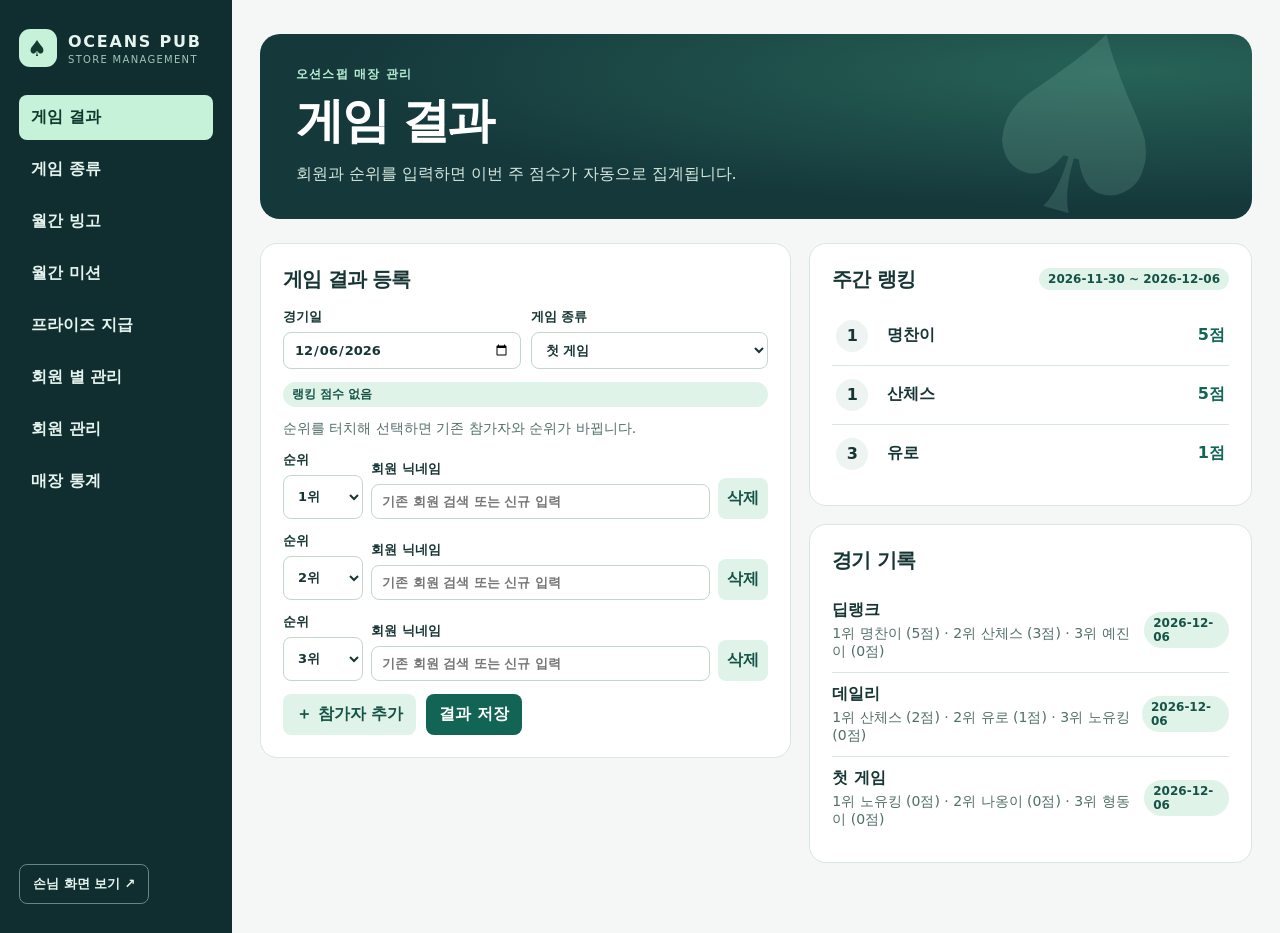
==== admin.html @ 68dfea59 "Reuse monthly mission templates and show paid members" ====
<!doctype html>
<html lang="ko">
<head>
<meta charset="utf-8">
<meta name="viewport" content="width=device-width, initial-scale=1">
<title>오션스펍 · admin</title>
<link rel="stylesheet" href="styles.css?v=8">
<script defer src="app.js?v=8"></script>
</head>
<body data-view="admin"><div id="app"></div></body>
</html>
---- styles.css ----
*{box-sizing:border-box}
:root{font-family:'Pretendard','Apple SD Gothic Neo',system-ui,sans-serif;color:#173534;background:#f4f7f6;--dark:#102e30;--green:#126454;--muted:#526e69;--line:#dae6e1;--mint:#dff3e9}
body{margin:0}a{color:inherit;text-decoration:none}button,input,select{font:inherit}button,a,input,select{border-radius:8px}button{cursor:pointer;border:0}button:focus-visible,a:focus-visible,input:focus-visible,select:focus-visible{outline:3px solid #e2ab4d;outline-offset:2px}
.shell{display:grid;grid-template-columns:232px minmax(0,1fr);min-height:100vh}.sidebar{background:var(--dark);color:#e6f4ef;padding:29px 19px;display:flex;flex-direction:column;gap:28px}.brand{display:flex;align-items:center;gap:11px;font-weight:850;letter-spacing:.11em;white-space:nowrap}.brand i{font-style:normal;background:#c6f2d9;color:#143b32;width:38px;height:38px;display:grid;place-items:center;border-radius:11px;font-size:22px}.brand small{display:block;font-weight:500;color:#a2c6bb;letter-spacing:.13em;font-size:10px;margin-top:3px}
nav{display:flex;gap:7px}.sidebar nav{flex-direction:column}nav button{padding:12px;text-align:left;color:inherit;background:transparent;font-weight:700;white-space:nowrap}nav button[aria-current=page]{background:#c6f2d9;color:#10392e}.switch{display:inline-block;padding:10px 13px;border:1px solid #638783;font-size:13px;font-weight:700;white-space:nowrap}.sidebar .switch{margin-top:auto;align-self:flex-start}.guestbar{background:var(--dark);color:#e6f4ef}.guestbar>div{max-width:1120px;margin:auto;padding:15px 22px;display:flex;gap:18px;align-items:center;justify-content:space-between;flex-wrap:wrap}
main{max-width:1120px;margin:0 auto;padding:34px 28px 52px;width:100%;min-width:0}.hero{position:relative;overflow:hidden;border-radius:20px;background:radial-gradient(ellipse at 88% 20%,#276357,transparent 65%),#15383b;color:#fff;padding:32px 36px;margin-bottom:24px}.hero:after{content:'♠';position:absolute;right:6%;top:-53px;font-size:250px;color:#bdf5df23;transform:rotate(16deg);pointer-events:none}.hero h1{position:relative;z-index:1;font-size:clamp(30px,5vw,48px);margin:4px 0 8px;letter-spacing:-.05em}.hero p{position:relative;z-index:1;color:#d5e9df;margin:0;line-height:1.6}.eyebrow{color:#baf1d5;font-size:12px;font-weight:800;letter-spacing:.10em;margin-bottom:6px}
.grid{display:grid;grid-template-columns:minmax(0,1.2fr) minmax(0,1fr);gap:18px;align-items:start}.panel{background:white;border:1px solid var(--line);border-radius:17px;padding:22px;margin-bottom:18px;min-width:0}.panel h2{font-size:20px;margin:0 0 15px;letter-spacing:-.04em}.panel p{line-height:1.55}.muted{color:var(--muted);font-size:14px}.stack{display:grid;gap:13px}.row{display:flex;align-items:center;gap:10px;flex-wrap:wrap}.row>*{min-width:0}.grow{flex:1}.field{display:grid;gap:6px;font-size:13px;font-weight:750}.field input,.field select,input.cell{width:100%;padding:9px 10px;border:1px solid #c4d6ce;background:#fff;color:#173534;min-width:0}.primary,.secondary{padding:10px 13px;font-weight:750}.primary{background:var(--green);color:white}.secondary{background:var(--mint);color:#165346}button:disabled{opacity:.5;cursor:default}.pill{display:inline-block;padding:4px 9px;border-radius:20px;background:var(--mint);color:#165346;font-size:12px;font-weight:750}.pill.gold{background:#fff0ca;color:#654715}.records{display:grid;gap:8px}.record{display:flex;justify-content:space-between;align-items:center;gap:8px;padding:11px 0;border-bottom:1px solid var(--line)}.record:last-child{border-bottom:0}.record small{display:block;margin-top:4px}.leader{display:grid;grid-template-columns:2.4rem 1fr auto;align-items:center;gap:12px;padding:13px 4px;border-bottom:1px solid var(--line)}.leader:last-child{border-bottom:0}.rank{width:32px;height:32px;display:grid;place-items:center;border-radius:50%;background:#eef4f1;font-weight:800}.leader:first-child .rank{background:#ffe8ad;color:#634705}.score{font-weight:800;color:var(--green)}.bingo{display:grid;grid-template-columns:repeat(3,minmax(0,1fr));gap:8px;margin:14px 0}.tile{display:grid;place-items:center;text-align:center;overflow-wrap:anywhere;min-height:85px;padding:8px;background:#f0f5f3;color:#3e5d56;border:1px solid var(--line);border-radius:10px;font-size:14px;font-weight:700}.tile.done{background:#c8eedb;color:#145442;border-color:#8dcdb0}.tile small{display:block}.stars{display:grid;grid-template-columns:repeat(10,1fr);gap:4px;margin:17px 0;color:#667d75;text-align:center;font-size:clamp(16px,3vw,25px)}.stars .on{color:#976300;background:#fff1c9;border-radius:6px}.status{color:var(--green);min-height:1.4em;margin:0;font-weight:700;font-size:14px}.status:empty{display:none}.result-row{display:grid;grid-template-columns:5rem 1fr auto;align-items:end;gap:8px}.result-row button{padding-inline:9px}.headrow{justify-content:space-between;margin-bottom:14px}.headrow h2{margin:0}
@media(max-width:780px){.shell{display:block}.sidebar{gap:12px;padding:14px}.sidebar nav{flex-direction:row;flex-wrap:wrap}.grid{grid-template-columns:1fr}main{padding:18px 14px}.hero{padding:24px}.guestbar>div{gap:10px}.guestbar nav{order:3;width:100%;flex-wrap:wrap}}
[hidden]{display:none!important}
.point-row{grid-template-columns:4rem minmax(0,8rem) auto;align-items:center;justify-content:start}
.point-row .pill{text-align:center}
.result-row select{min-height:44px}
.table-wrap{overflow:auto}
table{width:100%;border-collapse:collapse;text-align:left;white-space:nowrap;font-size:14px}
th,td{padding:12px 9px;border-bottom:1px solid var(--line)}
thead{background:#eef5f2}
.bingo-main{max-width:1500px}
.public-board{gap:12px}
.public-board .tile{display:flex;flex-direction:column;align-items:stretch;justify-content:flex-start;text-align:left;min-height:clamp(125px,24vh,245px);padding:clamp(9px,2vw,23px)}
.public-board strong{font-size:clamp(15px,2vw,30px);line-height:1.15}
.public-board ul{display:flex;flex-wrap:wrap;gap:6px;list-style:none;margin:14px 0 0;padding:0}
.public-board li{padding:5px 8px;border-radius:8px;background:white;color:#173534;font-size:clamp(12px,1.4vw,21px);overflow-wrap:anywhere;max-width:100%}
.public-board li.selected{background:#145442;color:#fff}
.public-board li.empty{background:transparent;color:#526e69;padding-inline:0;font-weight:500}
@media(max-width:480px){.public-board{gap:5px}.bingo-main .panel{padding:10px}.result-row{grid-template-columns:4rem minmax(0,1fr) auto}}
.star-ranking{list-style:none;margin:0;padding:0}
.star-ranking>li{display:grid;grid-template-columns:5rem minmax(0,1fr);align-items:start;gap:14px;border-bottom:1px solid var(--line);padding:10px 0}
.star-ranking>li:last-child{border-bottom:0}
.star-ranking .pill{text-align:center}
.star-members{display:flex;flex-wrap:wrap;gap:6px;align-items:center}
.star-members span{background:#eef5f2;border-radius:6px;padding:4px 9px;overflow-wrap:anywhere;max-width:100%;font-weight:700}
body[data-view=guest]{background:#eaf3ee}
body[data-view=guest] main{max-width:1500px;padding-top:22px}
body[data-view=guest] .hero{padding:16px 24px;margin-bottom:16px}
body[data-view=guest] .hero h1{margin:0;font-size:clamp(28px,4vw,48px)}
body[data-view=guest] .hero p,body[data-view=guest] .eyebrow{display:none}
body[data-view=guest] .leader{grid-template-columns:clamp(2.5rem,5vw,4rem) 1fr auto;padding:16px 8px;font-size:clamp(20px,3vw,36px)}
body[data-view=guest] .leader .rank{width:clamp(34px,4vw,55px);height:clamp(34px,4vw,55px)}
.fullscreen{background:#e2f6eb;color:#10392e}
.public-board .tile{min-height:clamp(110px,20vh,255px)}
.public-board strong{font-size:clamp(15px,2.5vw,36px)}
.public-board li{font-size:clamp(12px,1.65vw,25px)}
.star-ranking .pill,.star-members{font-size:clamp(14px,1.7vw,24px)}
.star-ranking>li{grid-template-columns:clamp(4rem,8vw,7rem) minmax(0,1fr);gap:10px}
@media(min-width:900px){
  .star-ranking{display:grid;grid-auto-flow:column;grid-template-columns:repeat(2,minmax(0,1fr));grid-template-rows:repeat(var(--rank-rows,10),auto);column-gap:24px}
  .star-ranking>li:last-child{border-bottom:0}
}
.star-form,.prize-form,.rank-pagination{margin-top:16px}
.prize-form{padding-top:14px;border-top:1px solid var(--line)}
.pill.deduction{background:#fee9e3;color:#813a26}
.stat-cards{display:grid;grid-template-columns:repeat(auto-fit,minmax(115px,1fr));gap:12px;margin-top:18px}
.stat-cards>div{background:#eef6f2;border:1px solid var(--line);border-radius:12px;padding:14px;color:var(--muted);font-weight:700}
.stat-cards strong{display:block;color:var(--dark);font-size:clamp(24px,4vw,36px);margin-top:5px}
.stats-grid{grid-template-columns:repeat(auto-fit,minmax(min(100%,320px),1fr))}
.bar-chart{list-style:none;margin:0;padding:0;display:grid;gap:9px;max-height:340px;overflow:auto}
.bar-chart li{display:grid;grid-template-columns:minmax(0,7rem) minmax(25px,1fr) auto;gap:8px;align-items:center;font-size:13px;overflow-wrap:anywhere}
.bar-track{background:#eaf2ed;height:12px;border-radius:8px;overflow:hidden}
.bar-track>span{display:block;height:100%;background:#287e69;border-radius:8px}
.prize-row{display:grid;grid-template-columns:auto repeat(3,minmax(0,1fr));gap:8px;align-items:end}
.prize-row .pill{align-self:end;margin-bottom:8px;white-space:nowrap}
.prize-row .field{font-size:12px}
.public-board ul,.star-members,.nickname-list{display:flex;flex-wrap:wrap;gap:4px;align-content:flex-start;align-items:center}
.public-board ul{margin-top:9px}
.public-board li,.star-members span,.nickname-list li{font-size:clamp(11px,1.05vw,16px);line-height:1.3;padding:3px 6px;border-radius:6px;overflow-wrap:anywhere;max-width:100%}
.public-board li{font-weight:650}
.star-ranking .star-members{font-size:clamp(11px,1.05vw,16px)}
.nickname-list{padding:0;margin:10px 0 0;list-style:none}
.nickname-list li{background:#eef5f2;display:inline-flex;align-items:center;gap:4px}
.nickname-remove{font-weight:750;padding:2px 5px}
.monthly-settings{margin-top:14px}
.mission-grid{display:grid;grid-template-columns:repeat(auto-fit,minmax(min(100%,240px),1fr));gap:12px}
.mission-card{margin-bottom:10px}
.public-board li.paid-nickname,.nickname-list li.paid-nickname,.paid-legend{background:#ffe8ac;color:#654200;font-weight:800;box-shadow:inset 0 0 0 1px #d8b35c}
.paid-legend{display:inline-block;padding:4px 9px;border-radius:8px;font-size:13px}
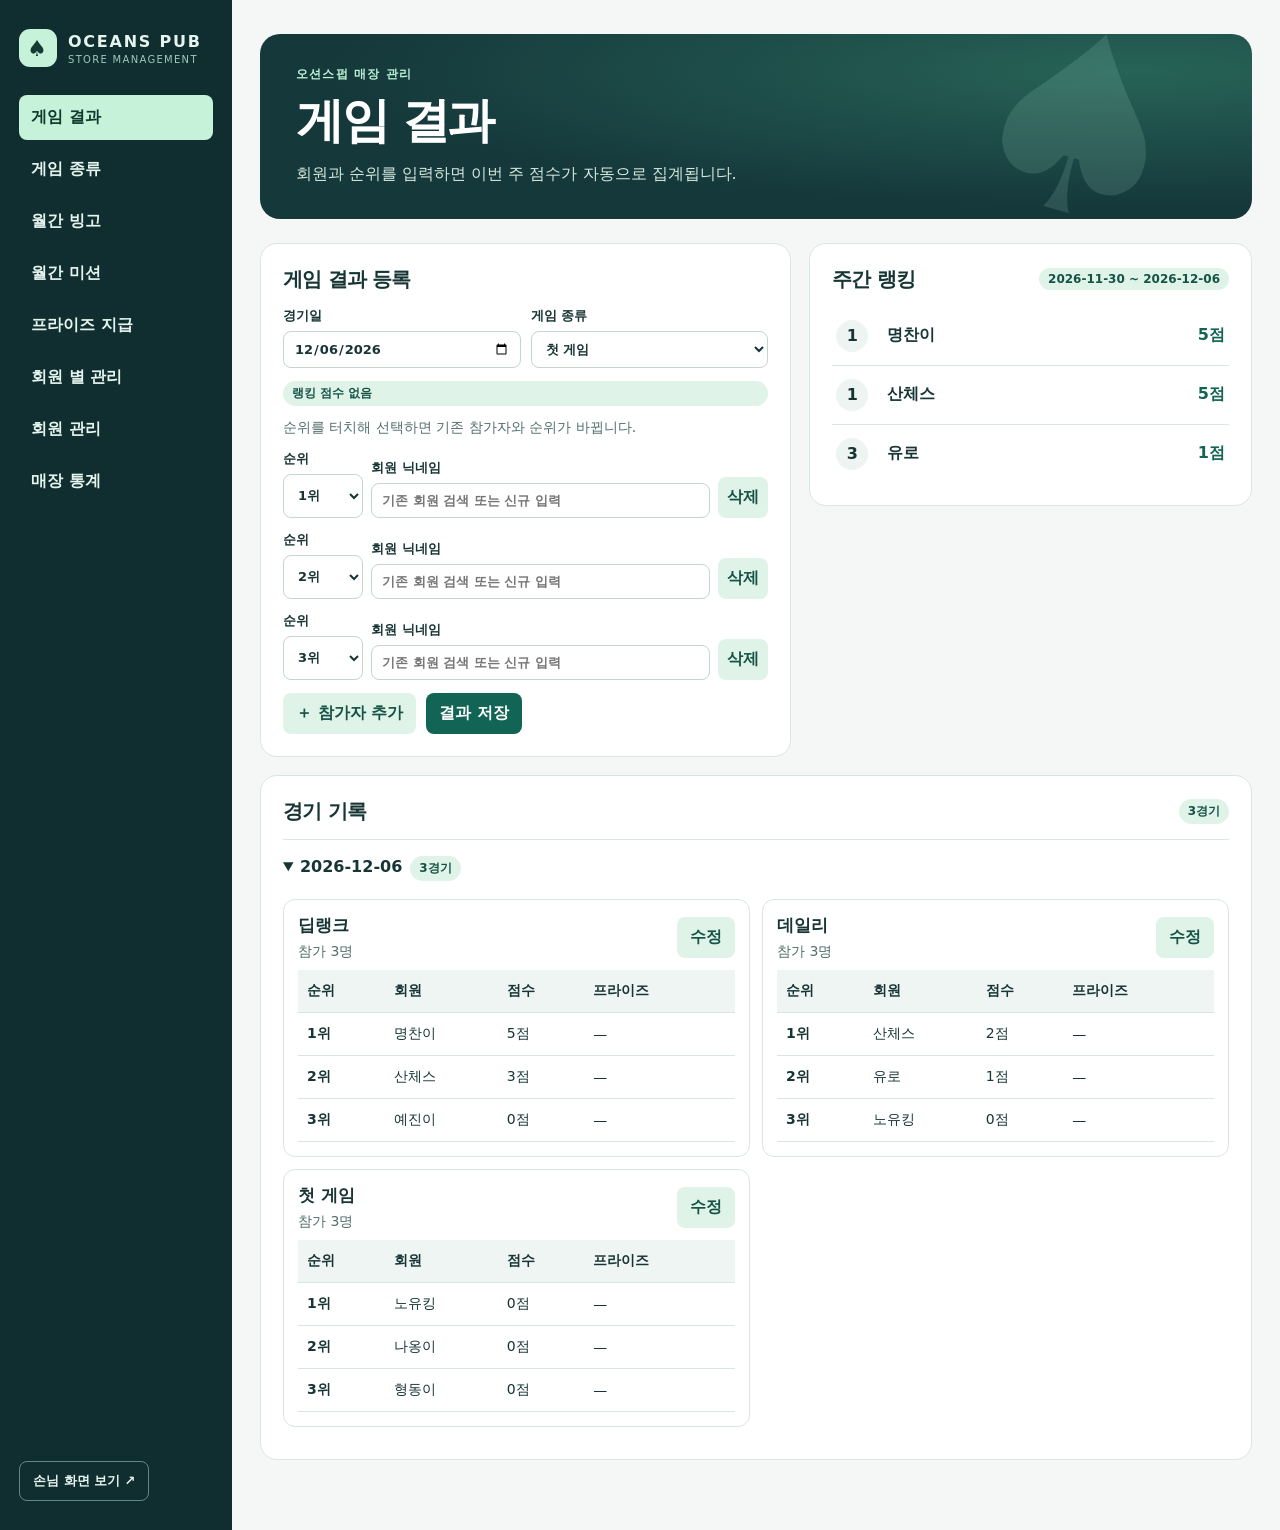
==== commit 6e59d7b4: "Group game history and support result corrections" ====
--- a/admin.html
+++ b/admin.html
@@ -4,8 +4,8 @@
 <meta charset="utf-8">
 <meta name="viewport" content="width=device-width, initial-scale=1">
 <title>오션스펍 · admin</title>
-<link rel="stylesheet" href="styles.css?v=8">
-<script defer src="app.js?v=8"></script>
+<link rel="stylesheet" href="styles.css?v=9">
+<script defer src="app.js?v=9"></script>
 </head>
 <body data-view="admin"><div id="app"></div></body>
 </html>
--- a/styles.css
+++ b/styles.css
@@ -73,3 +73,11 @@
 .mission-card{margin-bottom:10px}
 .public-board li.paid-nickname,.nickname-list li.paid-nickname,.paid-legend{background:#ffe8ac;color:#654200;font-weight:800;box-shadow:inset 0 0 0 1px #d8b35c}
 .paid-legend{display:inline-block;padding:4px 9px;border-radius:8px;font-size:13px}
+.history-date{border-top:1px solid var(--line);padding:10px 0}
+.history-date summary{cursor:pointer;padding:6px 0}
+.history-date summary .pill{margin-left:8px}
+.history-games{display:grid;grid-template-columns:repeat(auto-fit,minmax(min(100%,330px),1fr));gap:12px;margin-top:12px}
+.history-game{min-width:0;border:1px solid var(--line);border-radius:12px;padding:14px}
+.history-game h3{margin:0 0 4px;font-size:17px}
+.history-game .headrow{margin-bottom:9px}
+.history-game td:last-child{white-space:normal;min-width:5rem}
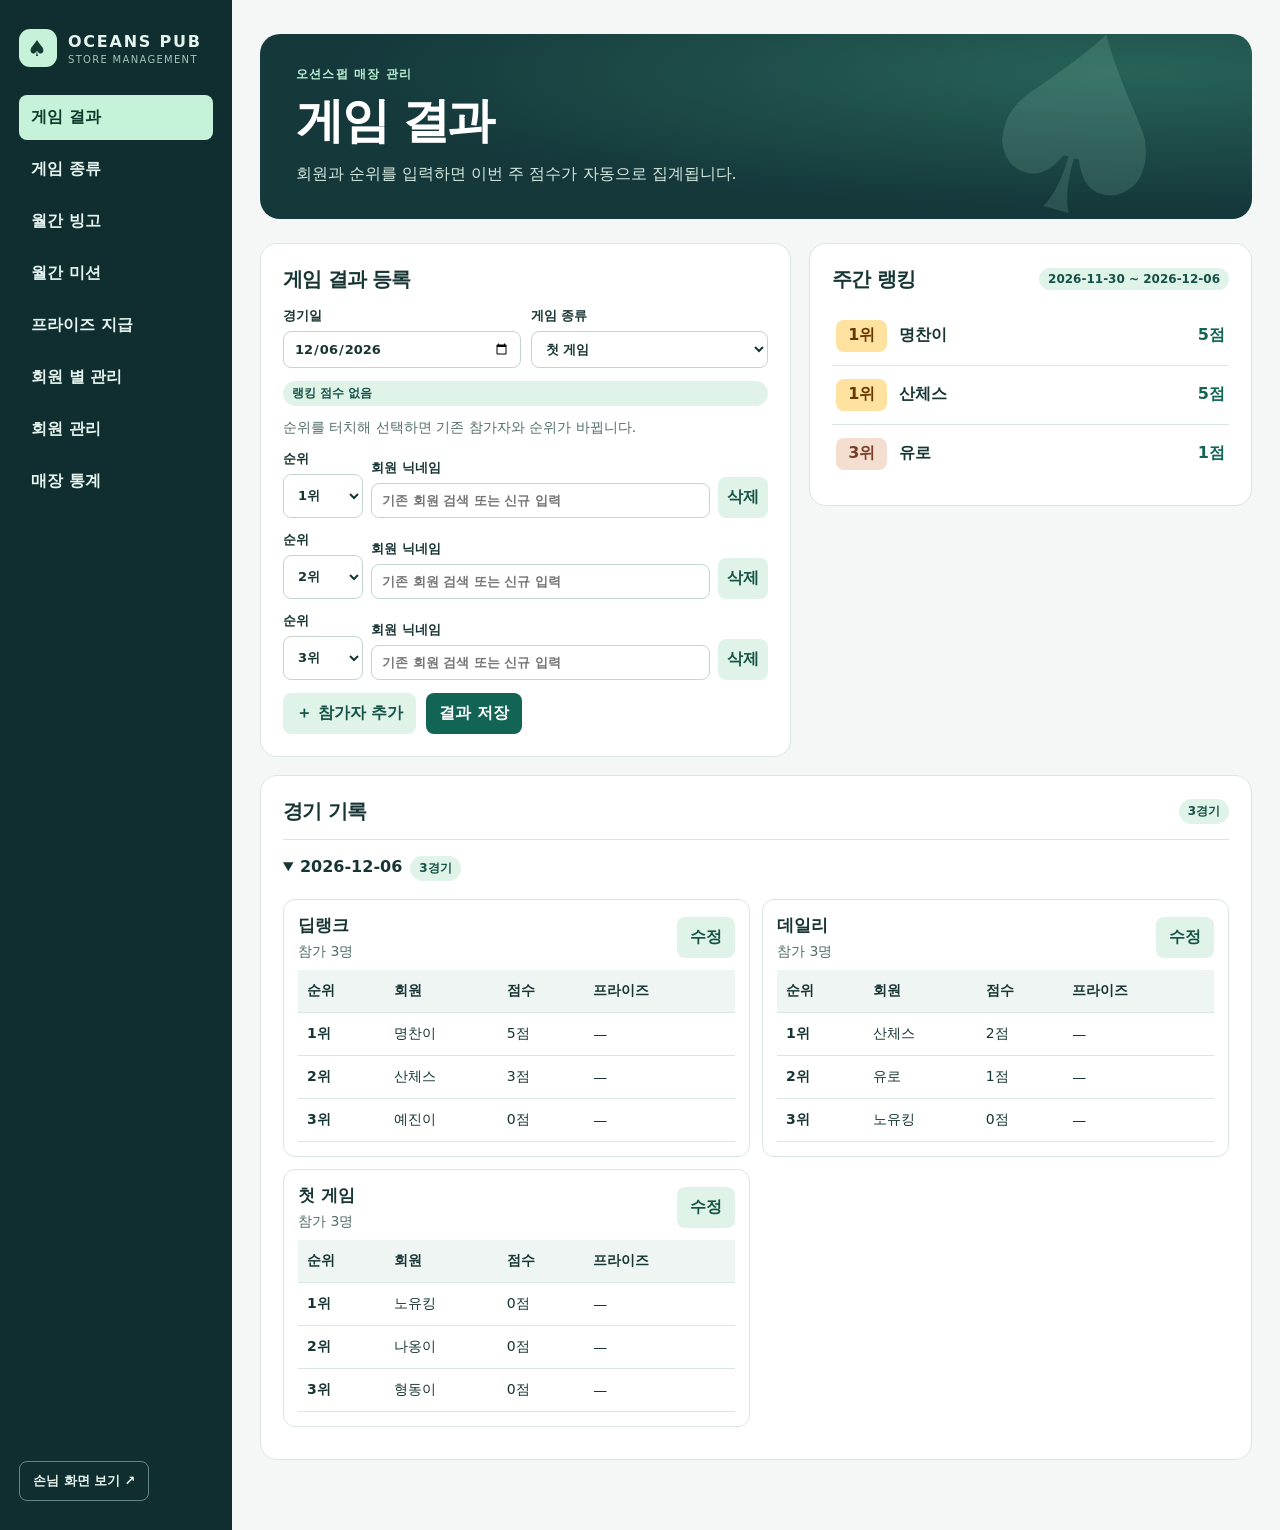
==== commit 9f59532c: "Clarify weekly ranks and loosen fullscreen spacing" ====
--- a/admin.html
+++ b/admin.html
@@ -4,8 +4,9 @@
 <meta charset="utf-8">
 <meta name="viewport" content="width=device-width, initial-scale=1">
 <title>오션스펍 · admin</title>
-<link rel="stylesheet" href="styles.css?v=9">
-<script defer src="app.js?v=9"></script>
+<link rel="stylesheet" href="styles.css?v=15">
+<script defer src="ppt-sample.js?v=1"></script>
+<script defer src="app.js?v=15"></script>
 </head>
 <body data-view="admin"><div id="app"></div></body>
 </html>
--- a/styles.css
+++ b/styles.css
@@ -81,3 +81,98 @@
 .history-game h3{margin:0 0 4px;font-size:17px}
 .history-game .headrow{margin-bottom:9px}
 .history-game td:last-child{white-space:normal;min-width:5rem}
+[data-form=monthly-template] textarea{width:100%;resize:vertical;min-height:105px;padding:9px 10px;font:inherit;color:inherit;border:1px solid #c4d6ce;border-radius:8px}
+.mission-tier-heading{font-size:15px;margin:12px 0 3px}
+body[data-view=guest]{background:#fff4e9}
+body[data-view=guest] .hero{background:linear-gradient(105deg,#a84918,#a0175a)}
+.guest-display{display:grid;grid-template-columns:minmax(0,1.65fr) minmax(17rem,1fr);gap:18px;align-items:start}
+.guest-display-bingo,.guest-display-monthly{grid-template-columns:minmax(0,2.5fr) minmax(16rem,1fr)}
+.guest-live{min-width:0}
+.guest-guide{background:#fffaf5;border-color:#edd4c2}
+.guest-guide h2{color:#843752}
+.guest-guide td,.guest-guide th{white-space:normal;overflow-wrap:anywhere}
+.guest-guide th:first-child{min-width:5rem}
+.guest-guide thead{background:#f8e7dc}
+.guide-list{padding-left:1.3em;line-height:1.6}
+.guide-reward{background:#ffe8b1;color:#61380d;padding:12px;border-radius:12px;line-height:1.55}
+@media(max-width:950px){.guest-display,.guest-display-bingo,.guest-display-monthly{grid-template-columns:minmax(0,1fr)}}
+@media(min-width:951px) and (max-width:1240px){
+  .guest-display-stars .star-ranking{display:block}
+}
+.guest-guide{color:#30252a}
+.guest-guide h2{font-size:clamp(21px,1.65vw,28px);line-height:1.2;margin:0 0 12px}
+.guest-guide h2:not(:first-child){margin-top:22px}
+.guide-rewards{display:grid;gap:7px;margin:0}
+.guide-rewards>div{display:grid;grid-template-columns:minmax(5.5rem,max-content) minmax(0,1fr);align-items:center;gap:10px;padding:10px 12px;border-radius:9px;background:#f8e4b7}
+.guide-rewards dt{font-weight:750;color:#78440b;font-size:14px}
+.guide-rewards dd{margin:0;font-size:clamp(16px,1.4vw,23px);font-weight:850;line-height:1.25;overflow-wrap:anywhere}
+.guest-guide .guide-callout,.guest-guide .guide-note{font-size:14px;line-height:1.45;margin:10px 0}
+.guest-guide .guide-callout{border-left:3px solid #a84b70;background:#faeef2;padding:9px 11px}
+.guide-rules{display:grid;grid-template-columns:max-content minmax(0,1fr);gap:9px 12px;margin:0;font-size:15px;line-height:1.42}
+.guide-rules dt{font-weight:800;color:#843752}.guide-rules dd{margin:0}
+.guest-guide th,.guest-guide td{padding:8px 5px;line-height:1.25}
+.guest-guide th:not(:first-child),.guest-guide td{text-align:center}
+.guest-guide td{font-weight:750;font-variant-numeric:tabular-nums}
+@media(max-width:480px){
+ .guest-guide{padding:14px}
+ .guest-guide table{font-size:12px}
+ .guest-guide th:first-child{min-width:4rem}
+}
+body[data-view=guest] .ppt-leader{font-size:clamp(16px,2vw,27px);padding-block:10px}
+.ppt-leader strong{overflow-wrap:anywhere}
+.sample-win-groups{display:grid;grid-template-columns:repeat(2,minmax(0,1fr));gap:8px;margin-top:10px}
+
+body[data-view=guest].guest-fullscreen{width:100%;height:100vh;overflow:hidden}
+.guest-fullscreen .guestbar>div{max-width:none;padding:8px 18px}
+body[data-view=guest].guest-fullscreen main{
+  width:var(--stage-width,100%);
+  min-height:var(--stage-height,0);
+  max-width:none;
+  margin:0;
+  padding:clamp(12px,1.5vh,20px) clamp(16px,1.7vw,32px);
+  display:flex;
+  flex-direction:column;
+  transform:scale(var(--stage-scale,1));
+  transform-origin:top left;
+  --display-name-size:clamp(12px,1.05vw,17px);
+  --display-name-gap:4px;
+}
+body[data-view=guest].guest-fullscreen main[data-density=compact]{--display-name-size:clamp(11px,.85vw,14px);--display-name-gap:3px}
+body[data-view=guest].guest-fullscreen main[data-density=dense]{--display-name-size:clamp(10px,.7vw,12px);--display-name-gap:2px}
+body[data-view=guest].guest-fullscreen .hero{padding:8px 16px;margin-bottom:8px;border-radius:12px}
+body[data-view=guest].guest-fullscreen .hero h1{font-size:clamp(22px,2.9vw,44px)}
+.guest-fullscreen .guest-display{flex:1;gap:clamp(12px,1.4vw,23px);align-items:stretch}
+.guest-fullscreen .guest-live{display:flex;flex-direction:column}
+.guest-fullscreen .guest-live>.panel{flex:1;display:flex;flex-direction:column}
+.guest-fullscreen .guest-display .panel{padding:12px;margin:0}
+.guest-fullscreen .guest-display .headrow{margin-bottom:8px}
+.guest-fullscreen .public-board{flex:1;grid-template-rows:repeat(3,minmax(min-content,1fr));gap:clamp(7px,.8vw,13px);margin:10px 0}
+.guest-fullscreen .public-board .tile{min-height:0;padding:7px}
+.guest-fullscreen .public-board strong{font-size:clamp(15px,1.5vw,24px)}
+.guest-fullscreen .mission-grid{flex:1;align-content:stretch;gap:clamp(8px,1vw,16px)}
+.guest-fullscreen .public-board ul,.guest-fullscreen .nickname-list,.guest-fullscreen .star-members{gap:var(--display-name-gap);margin-top:5px}
+.guest-fullscreen .public-board li,.guest-fullscreen .nickname-list li,.guest-fullscreen .star-members span{
+  font-size:var(--display-name-size);line-height:1.15;padding:2px 4px
+}
+.guest-fullscreen .star-ranking{flex:1;align-content:stretch}
+.guest-fullscreen .star-ranking>li{padding:4px 0;gap:5px}
+.guest-fullscreen .star-ranking .pill{font-size:clamp(13px,1.3vw,21px)}
+body[data-view=guest].guest-fullscreen .leader{flex:1;padding-block:5px;font-size:clamp(16px,2vw,29px)}
+body[data-view=guest].guest-fullscreen main[data-density=dense] .leader strong{font-size:clamp(13px,1.35vw,21px)}
+.guest-fullscreen .guest-guide h2{margin-bottom:7px}
+.guest-fullscreen .guest-guide h2:not(:first-child){margin-top:12px}
+.guest-fullscreen .guide-rewards>div{padding:6px 8px}
+.guest-fullscreen .guest-guide th,.guest-fullscreen .guest-guide td{padding:5px 4px}
+@media(min-width:950px){
+  .guest-fullscreen .guest-display{grid-template-columns:minmax(0,2fr) minmax(16rem,1fr)}
+  .guest-fullscreen .guest-display-bingo,.guest-fullscreen .guest-display-monthly{grid-template-columns:minmax(0,3fr) minmax(15rem,1fr)}
+  .guest-fullscreen .guest-display-stars .star-ranking{display:grid}
+}
+.leader{grid-template-columns:3.2rem minmax(0,1fr) auto}
+.leader .rank{width:auto;min-width:2.6rem;min-height:32px;height:auto;padding:3px 6px;border-radius:8px;white-space:nowrap;font-variant-numeric:tabular-nums}
+.leader .rank[data-rank="1"]{background:#ffe1a0;color:#663700}
+.leader .rank[data-rank="2"]{background:#e6edf5;color:#354861}
+.leader .rank[data-rank="3"]{background:#f4decf;color:#793f2b}
+body[data-view=guest] .leader{grid-template-columns:clamp(3.5rem,6vw,6rem) minmax(0,1fr) auto}
+body[data-view=guest] .leader .rank{width:auto;height:auto;min-height:clamp(34px,4vw,55px);font-size:clamp(17px,2vw,29px)}
+body[data-view=guest] .leader strong{overflow-wrap:anywhere}
